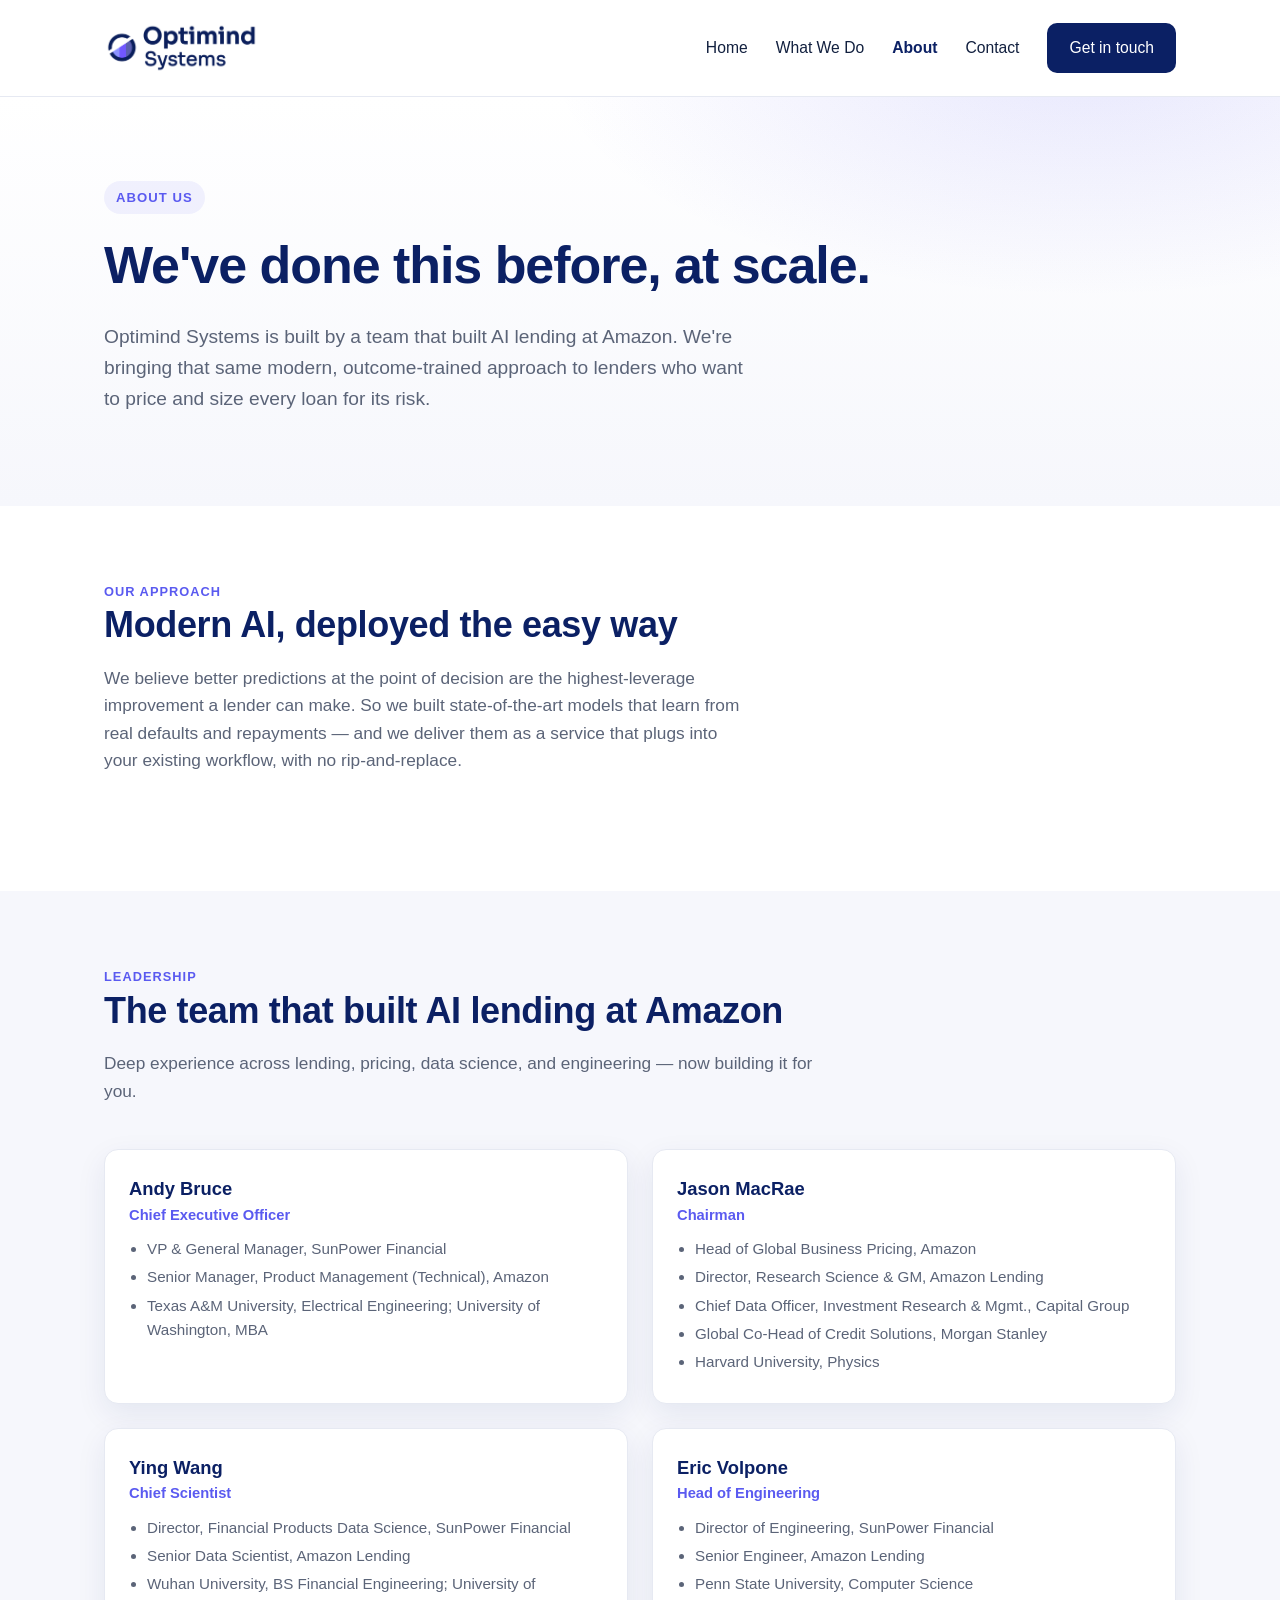
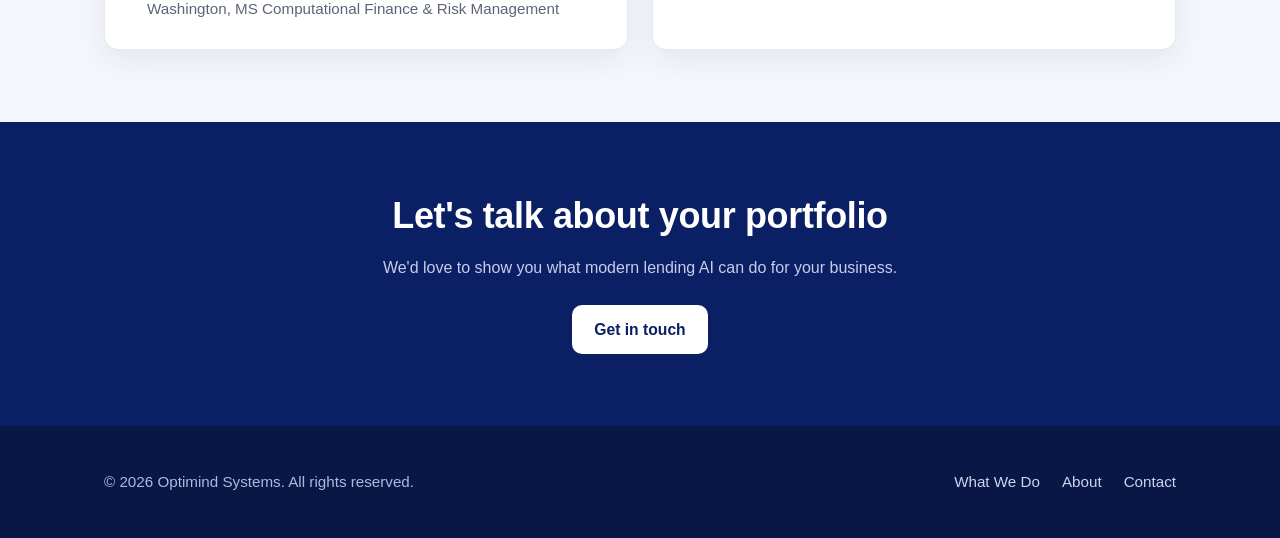
==== about.html @ cde962f9 "Add files via upload" ====
<!DOCTYPE html>
<html lang="en">
<head>
  <meta charset="UTF-8" />
  <meta name="viewport" content="width=device-width, initial-scale=1.0" />
  <title>About — Optimind Systems</title>
  <meta name="description" content="Optimind Systems is built by the team that built AI lending at Amazon — now bringing modern, outcome-trained AI to lenders everywhere." />
  <link rel="icon" type="image/png" href="assets/logo.png" />
  <link rel="stylesheet" href="styles.css" />
</head>
<body>
  <header class="site-header">
    <div class="container nav">
      <a class="brand" href="index.html"><img src="assets/logo-wide.png" alt="Optimind Systems" /></a>
      <nav class="nav-links">
        <a href="index.html">Home</a>
        <a href="services.html">What We Do</a>
        <a href="about.html" class="active">About</a>
        <a href="contact.html">Contact</a>
        <a href="contact.html" class="btn btn-primary">Get in touch</a>
      </nav>
    </div>
  </header>

  <main>
    <section class="hero">
      <div class="container">
        <span class="eyebrow">About us</span>
        <h1>We've done this before, at scale.</h1>
        <p class="lead">Optimind Systems is built by a team that built AI lending at Amazon. We're bringing that same modern, outcome-trained approach to lenders who want to price and size every loan for its risk.</p>
      </div>
    </section>

    <section>
      <div class="container">
        <div class="section-head lead-narrow">
          <span class="eyebrow">Our approach</span>
          <h2>Modern AI, deployed the easy way</h2>
          <p>We believe better predictions at the point of decision are the highest-leverage improvement a lender can make. So we built state-of-the-art models that learn from real defaults and repayments — and we deliver them as a service that plugs into your existing workflow, with no rip-and-replace.</p>
        </div>
      </div>
    </section>

    <section class="section-soft">
      <div class="container">
        <div class="section-head">
          <span class="eyebrow">Leadership</span>
          <h2>The team that built AI lending at Amazon</h2>
          <p>Deep experience across lending, pricing, data science, and engineering — now building it for you.</p>
        </div>
        <div class="team">
          <div class="member">
            <div class="name">Andy Bruce</div>
            <div class="role">Chief Executive Officer</div>
            <ul>
              <li>VP &amp; General Manager, SunPower Financial</li>
              <li>Senior Manager, Product Management (Technical), Amazon</li>
              <li>Texas A&amp;M University, Electrical Engineering; University of Washington, MBA</li>
            </ul>
          </div>
          <div class="member">
            <div class="name">Jason MacRae</div>
            <div class="role">Chairman</div>
            <ul>
              <li>Head of Global Business Pricing, Amazon</li>
              <li>Director, Research Science &amp; GM, Amazon Lending</li>
              <li>Chief Data Officer, Investment Research &amp; Mgmt., Capital Group</li>
              <li>Global Co-Head of Credit Solutions, Morgan Stanley</li>
              <li>Harvard University, Physics</li>
            </ul>
          </div>
          <div class="member">
            <div class="name">Ying Wang</div>
            <div class="role">Chief Scientist</div>
            <ul>
              <li>Director, Financial Products Data Science, SunPower Financial</li>
              <li>Senior Data Scientist, Amazon Lending</li>
              <li>Wuhan University, BS Financial Engineering; University of Washington, MS Computational Finance &amp; Risk Management</li>
            </ul>
          </div>
          <div class="member">
            <div class="name">Eric Volpone</div>
            <div class="role">Head of Engineering</div>
            <ul>
              <li>Director of Engineering, SunPower Financial</li>
              <li>Senior Engineer, Amazon Lending</li>
              <li>Penn State University, Computer Science</li>
            </ul>
          </div>
        </div>
      </div>
    </section>

    <section class="section-navy cta-band">
      <div class="container">
        <h2>Let's talk about your portfolio</h2>
        <p>We'd love to show you what modern lending AI can do for your business.</p>
        <a href="contact.html" class="btn btn-primary" style="background:#fff;color:var(--navy);">Get in touch</a>
      </div>
    </section>
  </main>

  <footer class="site-footer">
    <div class="container footer-row">
      <div>© 2026 Optimind Systems. All rights reserved.</div>
      <div class="footer-links">
        <a href="services.html">What We Do</a>
        <a href="about.html">About</a>
        <a href="contact.html">Contact</a>
      </div>
    </div>
  </footer>
</body>
</html>
---- styles.css ----
/* Optimind Systems — shared styles */
:root {
  --navy: #0b2064;
  --navy-deep: #081745;
  --accent: #5a5af0;
  --accent-2: #7c7cf7;
  --ink: #12203f;
  --muted: #5b6478;
  --line: #e6e9f2;
  --bg: #ffffff;
  --bg-soft: #f6f7fc;
  --radius: 14px;
  --shadow: 0 10px 30px rgba(11, 32, 100, 0.08);
  --maxw: 1120px;
}

* { box-sizing: border-box; }

html { scroll-behavior: smooth; }

body {
  margin: 0;
  font-family: -apple-system, BlinkMacSystemFont, "Segoe UI", Roboto, Helvetica, Arial, sans-serif;
  color: var(--ink);
  background: var(--bg);
  line-height: 1.6;
  -webkit-font-smoothing: antialiased;
}

.container {
  width: 100%;
  max-width: var(--maxw);
  margin: 0 auto;
  padding: 0 24px;
}

a { color: var(--accent); text-decoration: none; }
a:hover { text-decoration: underline; }

h1, h2, h3 { color: var(--navy); line-height: 1.2; margin: 0 0 0.5em; }
h1 { font-size: clamp(2rem, 5vw, 3.25rem); letter-spacing: -0.02em; }
h2 { font-size: clamp(1.6rem, 3.5vw, 2.25rem); letter-spacing: -0.01em; }
h3 { font-size: 1.2rem; }
p { margin: 0 0 1em; }

/* ---------- Header ---------- */
.site-header {
  position: sticky;
  top: 0;
  z-index: 50;
  background: rgba(255, 255, 255, 0.9);
  backdrop-filter: saturate(180%) blur(10px);
  border-bottom: 1px solid var(--line);
}
.nav {
  display: flex;
  align-items: center;
  justify-content: space-between;
  height: 96px;
}
.nav .brand img { height: 52px; display: block; }
.nav-links { display: flex; gap: 28px; align-items: center; }
.nav-links a {
  color: var(--ink);
  font-weight: 500;
  font-size: 0.98rem;
}
.nav-links a:hover { color: var(--accent); text-decoration: none; }
.nav-links a.active { color: var(--navy); font-weight: 600; }
.nav-links a.btn-primary { color: #fff; }
.nav-links a.btn-primary:hover { color: #fff; text-decoration: none; }

.btn {
  display: inline-block;
  padding: 12px 22px;
  border-radius: 10px;
  font-weight: 600;
  font-size: 0.98rem;
  transition: transform 0.06s ease, box-shadow 0.2s ease, background 0.2s ease;
}
.btn-primary {
  background: var(--navy);
  color: #fff;
}
.btn-primary:hover { background: var(--navy-deep); text-decoration: none; box-shadow: var(--shadow); }
.btn-ghost {
  background: transparent;
  color: var(--navy);
  border: 1px solid var(--line);
}
.btn-ghost:hover { border-color: var(--accent); color: var(--accent); text-decoration: none; }

.nav-toggle { display: none; }

/* ---------- Hero ---------- */
.hero {
  background:
    radial-gradient(900px 400px at 85% -10%, rgba(90, 90, 240, 0.14), transparent 60%),
    linear-gradient(180deg, #fff 0%, var(--bg-soft) 100%);
  padding: 84px 0 72px;
}
.hero .eyebrow {
  display: inline-block;
  font-size: 0.82rem;
  font-weight: 700;
  letter-spacing: 0.08em;
  text-transform: uppercase;
  color: var(--accent);
  background: rgba(90, 90, 240, 0.08);
  padding: 6px 12px;
  border-radius: 999px;
  margin-bottom: 20px;
}
.hero p.lead {
  font-size: 1.2rem;
  color: var(--muted);
  max-width: 640px;
}
.hero-cta { display: flex; gap: 14px; flex-wrap: wrap; margin-top: 28px; }

/* ---------- Sections ---------- */
section { padding: 72px 0; }
.section-soft { background: var(--bg-soft); }
.section-navy { background: var(--navy); color: #dfe4f5; }
.section-navy h2, .section-navy h3 { color: #fff; }

.section-head { max-width: 720px; margin-bottom: 44px; }
.section-head .eyebrow {
  font-size: 0.8rem; font-weight: 700; letter-spacing: 0.08em;
  text-transform: uppercase; color: var(--accent);
}
.section-head p { color: var(--muted); font-size: 1.08rem; }

/* ---------- Grid + cards ---------- */
.grid { display: grid; gap: 24px; }
.grid-2 { grid-template-columns: repeat(2, 1fr); }
.grid-3 { grid-template-columns: repeat(3, 1fr); }
.grid-4 { grid-template-columns: repeat(4, 1fr); }

.card {
  background: #fff;
  border: 1px solid var(--line);
  border-radius: var(--radius);
  padding: 28px;
  box-shadow: var(--shadow);
}
.card h3 { margin-bottom: 8px; }
.card p { color: var(--muted); margin: 0; }

.icon {
  width: 46px; height: 46px;
  border-radius: 12px;
  display: grid; place-items: center;
  background: rgba(90, 90, 240, 0.1);
  color: var(--accent);
  font-size: 1.3rem; font-weight: 700;
  margin-bottom: 16px;
}

/* stat callouts */
.stats { display: grid; grid-template-columns: repeat(3, 1fr); gap: 24px; }
.stat .num {
  font-size: clamp(2.2rem, 5vw, 3rem);
  font-weight: 800;
  color: #fff;
  letter-spacing: -0.02em;
  line-height: 1;
}
.section-navy .stat .label { color: #aeb8e0; font-size: 0.95rem; }

/* team */
.team { display: grid; grid-template-columns: repeat(2, 1fr); gap: 24px; }
.member { background:#fff; border:1px solid var(--line); border-radius: var(--radius); padding: 24px; box-shadow: var(--shadow); }
.member .name { font-weight: 700; color: var(--navy); font-size: 1.15rem; }
.member .role { color: var(--accent); font-weight: 600; font-size: 0.92rem; margin-bottom: 10px; }
.member ul { margin: 0; padding-left: 18px; color: var(--muted); font-size: 0.95rem; }
.member ul li { margin-bottom: 4px; }

/* steps */
.steps { display: grid; grid-template-columns: repeat(3, 1fr); gap: 24px; counter-reset: step; }
.step { position: relative; padding-top: 8px; }
.step .n {
  width: 40px; height: 40px; border-radius: 50%;
  background: var(--navy); color: #fff; font-weight: 700;
  display: grid; place-items: center; margin-bottom: 14px;
}

/* CTA band */
.cta-band { text-align: center; }
.cta-band h2 { color: #fff; }
.cta-band p { color: #c7cdeb; max-width: 560px; margin: 0 auto 24px; }

/* ---------- Footer ---------- */
.site-footer {
  background: var(--navy-deep);
  color: #aeb8e0;
  padding: 44px 0;
  font-size: 0.95rem;
}
.footer-row { display: flex; justify-content: space-between; align-items: center; gap: 20px; flex-wrap: wrap; }
.site-footer a { color: #cdd4f0; }
.footer-links { display: flex; gap: 22px; }

/* utilities */
.center { text-align: center; }
.mt-0 { margin-top: 0; }
.lead-narrow { max-width: 640px; }

/* ---------- Proof / stat band (light) ---------- */
.proof-band { border-top: 1px solid var(--line); border-bottom: 1px solid var(--line); background: #fff; padding: 40px 0; }
.proof-grid { display: grid; grid-template-columns: repeat(3, 1fr); gap: 24px; }
.proof .num {
  font-size: clamp(1.9rem, 4vw, 2.6rem);
  font-weight: 800; color: var(--navy); letter-spacing: -0.02em; line-height: 1.05;
}
.proof .num .accent { color: var(--accent); }
.proof .label { color: var(--muted); font-size: 0.98rem; margin-top: 6px; }
.proof-note { color: var(--muted); font-size: 0.85rem; margin-top: 22px; }
.proof-divider { width: 1px; background: var(--line); }

/* ---------- Before / after comparison ---------- */
.compare { display: grid; grid-template-columns: 1fr 1fr; gap: 20px; }
.compare .col {
  border: 1px solid var(--line); border-radius: var(--radius); padding: 26px; background: #fff;
}
.compare .col.after { border-color: rgba(90,90,240,0.35); box-shadow: var(--shadow); }
.compare .tag {
  font-size: 0.78rem; font-weight: 700; letter-spacing: 0.06em; text-transform: uppercase;
  color: var(--muted); margin-bottom: 12px;
}
.compare .col.after .tag { color: var(--accent); }
.compare .big { font-size: 2rem; font-weight: 800; color: var(--navy); letter-spacing: -0.02em; }
.compare .col.after .big { color: var(--accent); }
.compare .desc { color: var(--muted); font-size: 0.95rem; margin: 6px 0 0; }
.case-metrics { display: grid; grid-template-columns: repeat(3, 1fr); gap: 24px; margin-top: 28px; }
.case-metric .m-num { font-size: clamp(1.8rem, 4vw, 2.4rem); font-weight: 800; color: var(--navy); letter-spacing: -0.02em; }
.case-metric .m-num .accent { color: var(--accent); }
.case-metric .m-label { color: var(--muted); font-size: 0.92rem; margin-top: 4px; }

/* ---------- Trust list ---------- */
.trust-item { display: flex; gap: 14px; align-items: flex-start; }
.trust-item .check {
  flex: 0 0 auto; width: 28px; height: 28px; border-radius: 8px;
  background: rgba(90,90,240,0.1); color: var(--accent);
  display: grid; place-items: center; font-weight: 700; font-size: 0.9rem; margin-top: 2px;
}
.trust-item h3 { font-size: 1.05rem; margin: 0 0 4px; }
.trust-item p { margin: 0; color: var(--muted); font-size: 0.95rem; }

/* ---------- Responsive ---------- */
@media (max-width: 900px) {
  .grid-3, .grid-4, .steps, .stats, .case-metrics { grid-template-columns: repeat(2, 1fr); }
  .team { grid-template-columns: 1fr; }
}
@media (max-width: 640px) {
  .nav-links { display: none; }
  .grid-2, .grid-3, .grid-4, .steps, .stats,
  .proof-grid, .compare, .case-metrics { grid-template-columns: 1fr; }
  section { padding: 52px 0; }
  .hero { padding: 60px 0 48px; }
}
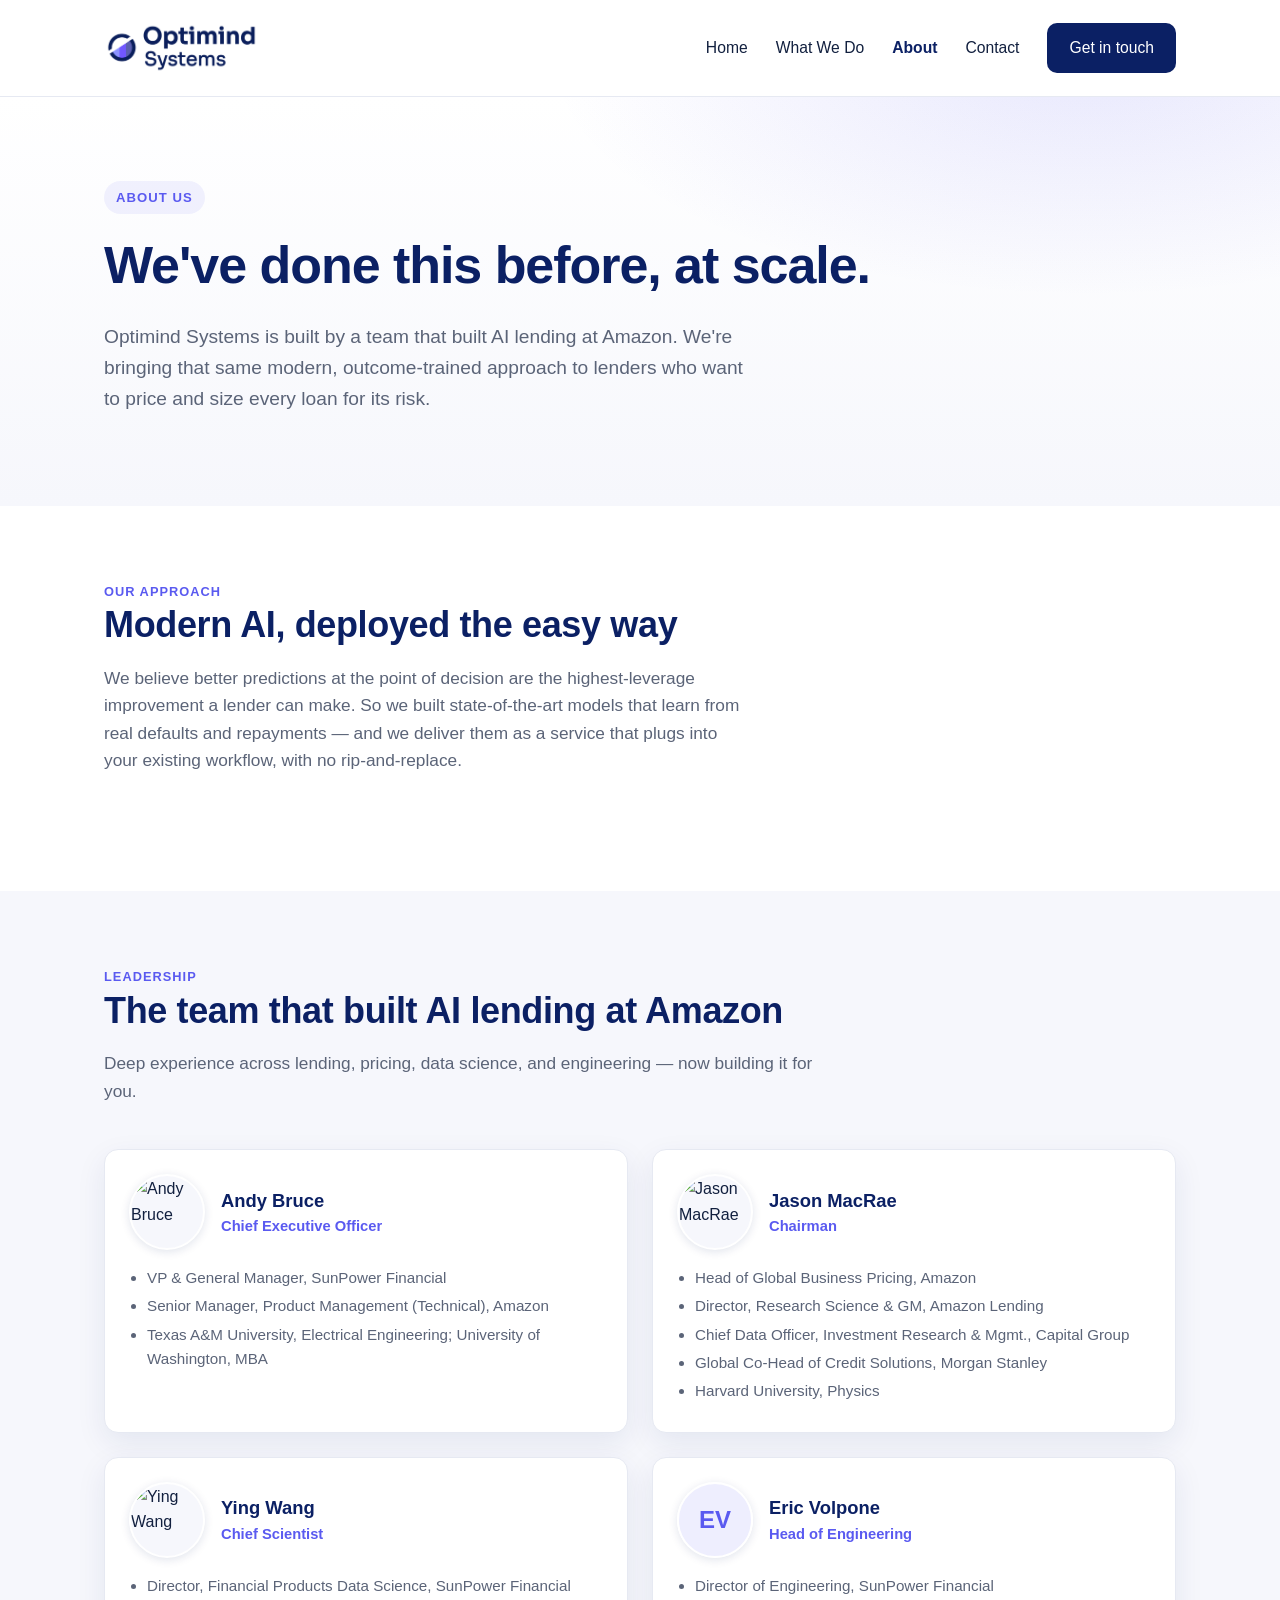
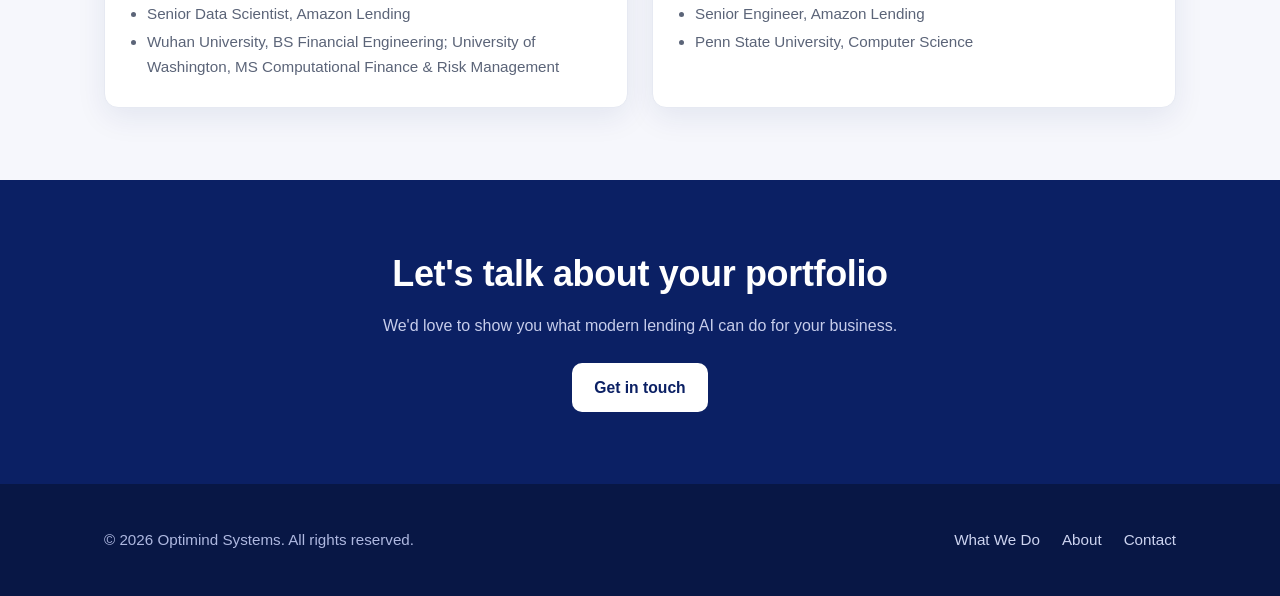
==== commit 3b28f8c0: "Add files via upload" ====
--- a/about.html
+++ b/about.html
@@ -50,8 +50,13 @@
         </div>
         <div class="team">
           <div class="member">
-            <div class="name">Andy Bruce</div>
-            <div class="role">Chief Executive Officer</div>
+            <div class="member-head">
+              <img class="member-photo" src="assets/andy.jpg" alt="Andy Bruce" />
+              <div>
+                <div class="name">Andy Bruce</div>
+                <div class="role">Chief Executive Officer</div>
+              </div>
+            </div>
             <ul>
               <li>VP &amp; General Manager, SunPower Financial</li>
               <li>Senior Manager, Product Management (Technical), Amazon</li>
@@ -59,8 +64,13 @@
             </ul>
           </div>
           <div class="member">
-            <div class="name">Jason MacRae</div>
-            <div class="role">Chairman</div>
+            <div class="member-head">
+              <img class="member-photo" src="assets/jason.jpg" alt="Jason MacRae" />
+              <div>
+                <div class="name">Jason MacRae</div>
+                <div class="role">Chairman</div>
+              </div>
+            </div>
             <ul>
               <li>Head of Global Business Pricing, Amazon</li>
               <li>Director, Research Science &amp; GM, Amazon Lending</li>
@@ -70,8 +80,13 @@
             </ul>
           </div>
           <div class="member">
-            <div class="name">Ying Wang</div>
-            <div class="role">Chief Scientist</div>
+            <div class="member-head">
+              <img class="member-photo" src="assets/ying.jpg" alt="Ying Wang" />
+              <div>
+                <div class="name">Ying Wang</div>
+                <div class="role">Chief Scientist</div>
+              </div>
+            </div>
             <ul>
               <li>Director, Financial Products Data Science, SunPower Financial</li>
               <li>Senior Data Scientist, Amazon Lending</li>
@@ -79,8 +94,13 @@
             </ul>
           </div>
           <div class="member">
-            <div class="name">Eric Volpone</div>
-            <div class="role">Head of Engineering</div>
+            <div class="member-head">
+              <div class="member-photo placeholder" aria-label="Eric Volpone">EV</div>
+              <div>
+                <div class="name">Eric Volpone</div>
+                <div class="role">Head of Engineering</div>
+              </div>
+            </div>
             <ul>
               <li>Director of Engineering, SunPower Financial</li>
               <li>Senior Engineer, Amazon Lending</li>
--- a/styles.css
+++ b/styles.css
@@ -99,6 +99,7 @@
     linear-gradient(180deg, #fff 0%, var(--bg-soft) 100%);
   padding: 84px 0 72px;
 }
+.eyebrow .lc { text-transform: lowercase; }
 .hero .eyebrow {
   display: inline-block;
   font-size: 0.82rem;
@@ -171,8 +172,18 @@
 /* team */
 .team { display: grid; grid-template-columns: repeat(2, 1fr); gap: 24px; }
 .member { background:#fff; border:1px solid var(--line); border-radius: var(--radius); padding: 24px; box-shadow: var(--shadow); }
+.member-head { display: flex; align-items: center; gap: 16px; margin-bottom: 16px; }
+.member-photo {
+  width: 76px; height: 76px; border-radius: 50%; object-fit: cover;
+  flex: 0 0 auto; background: var(--bg-soft); border: 2px solid #fff;
+  box-shadow: 0 2px 10px rgba(11,32,100,0.12);
+}
+.member-photo.placeholder {
+  display: grid; place-items: center; color: var(--accent);
+  background: rgba(90,90,240,0.1); font-weight: 700; font-size: 1.5rem;
+}
 .member .name { font-weight: 700; color: var(--navy); font-size: 1.15rem; }
-.member .role { color: var(--accent); font-weight: 600; font-size: 0.92rem; margin-bottom: 10px; }
+.member .role { color: var(--accent); font-weight: 600; font-size: 0.92rem; }
 .member ul { margin: 0; padding-left: 18px; color: var(--muted); font-size: 0.95rem; }
 .member ul li { margin-bottom: 4px; }
 
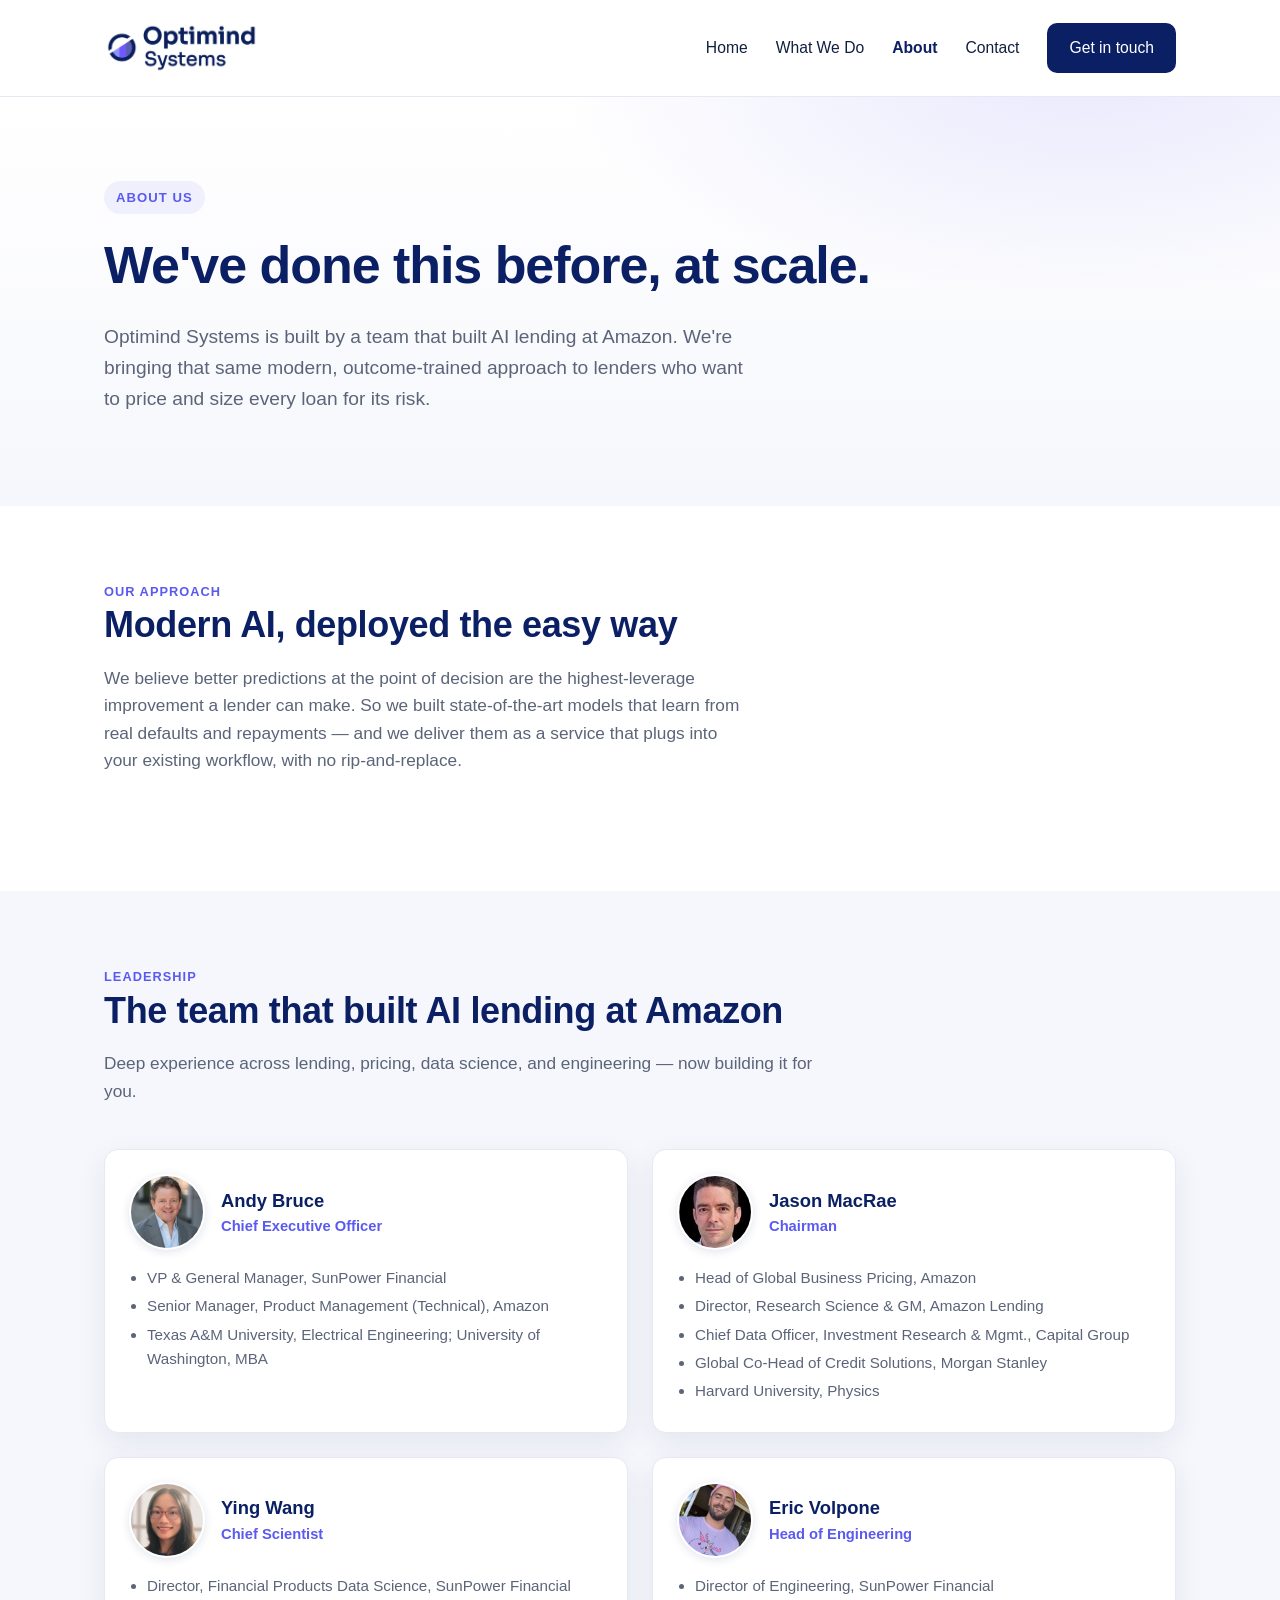
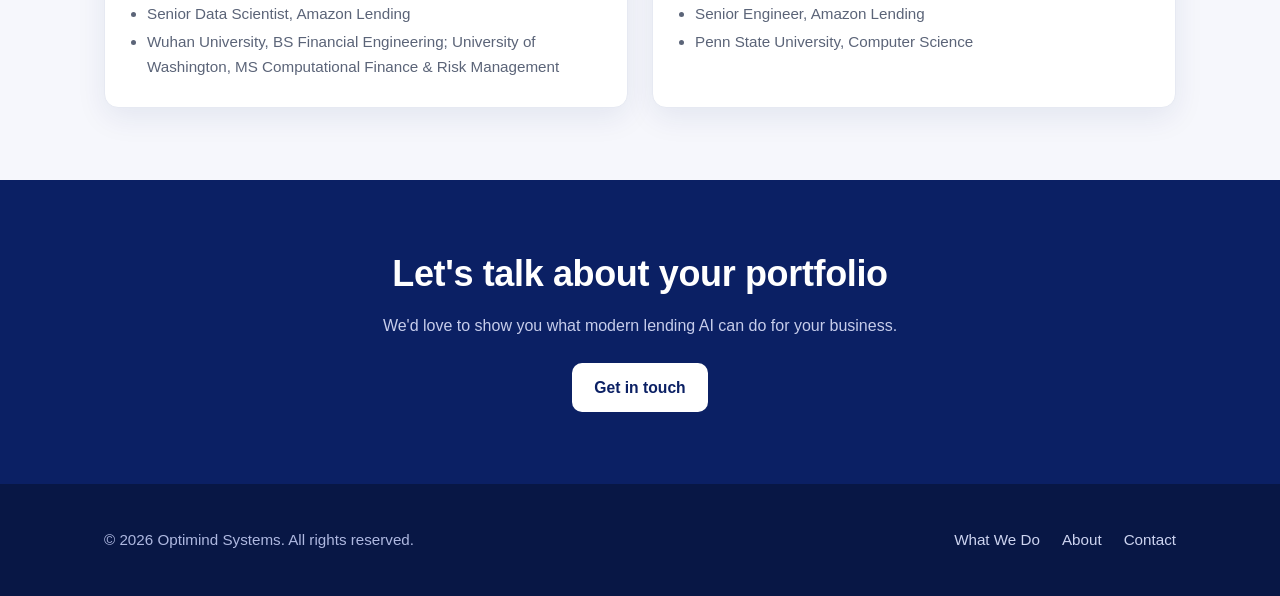
==== commit 716a5c28: "Add files via upload adding placeholder Eric headshot" ====
--- a/about.html
+++ b/about.html
@@ -95,7 +95,7 @@
           </div>
           <div class="member">
             <div class="member-head">
-              <div class="member-photo placeholder" aria-label="Eric Volpone">EV</div>
+              <img class="member-photo" src="assets/eric.jpg" alt="Eric Volpone" />
               <div>
                 <div class="name">Eric Volpone</div>
                 <div class="role">Head of Engineering</div>
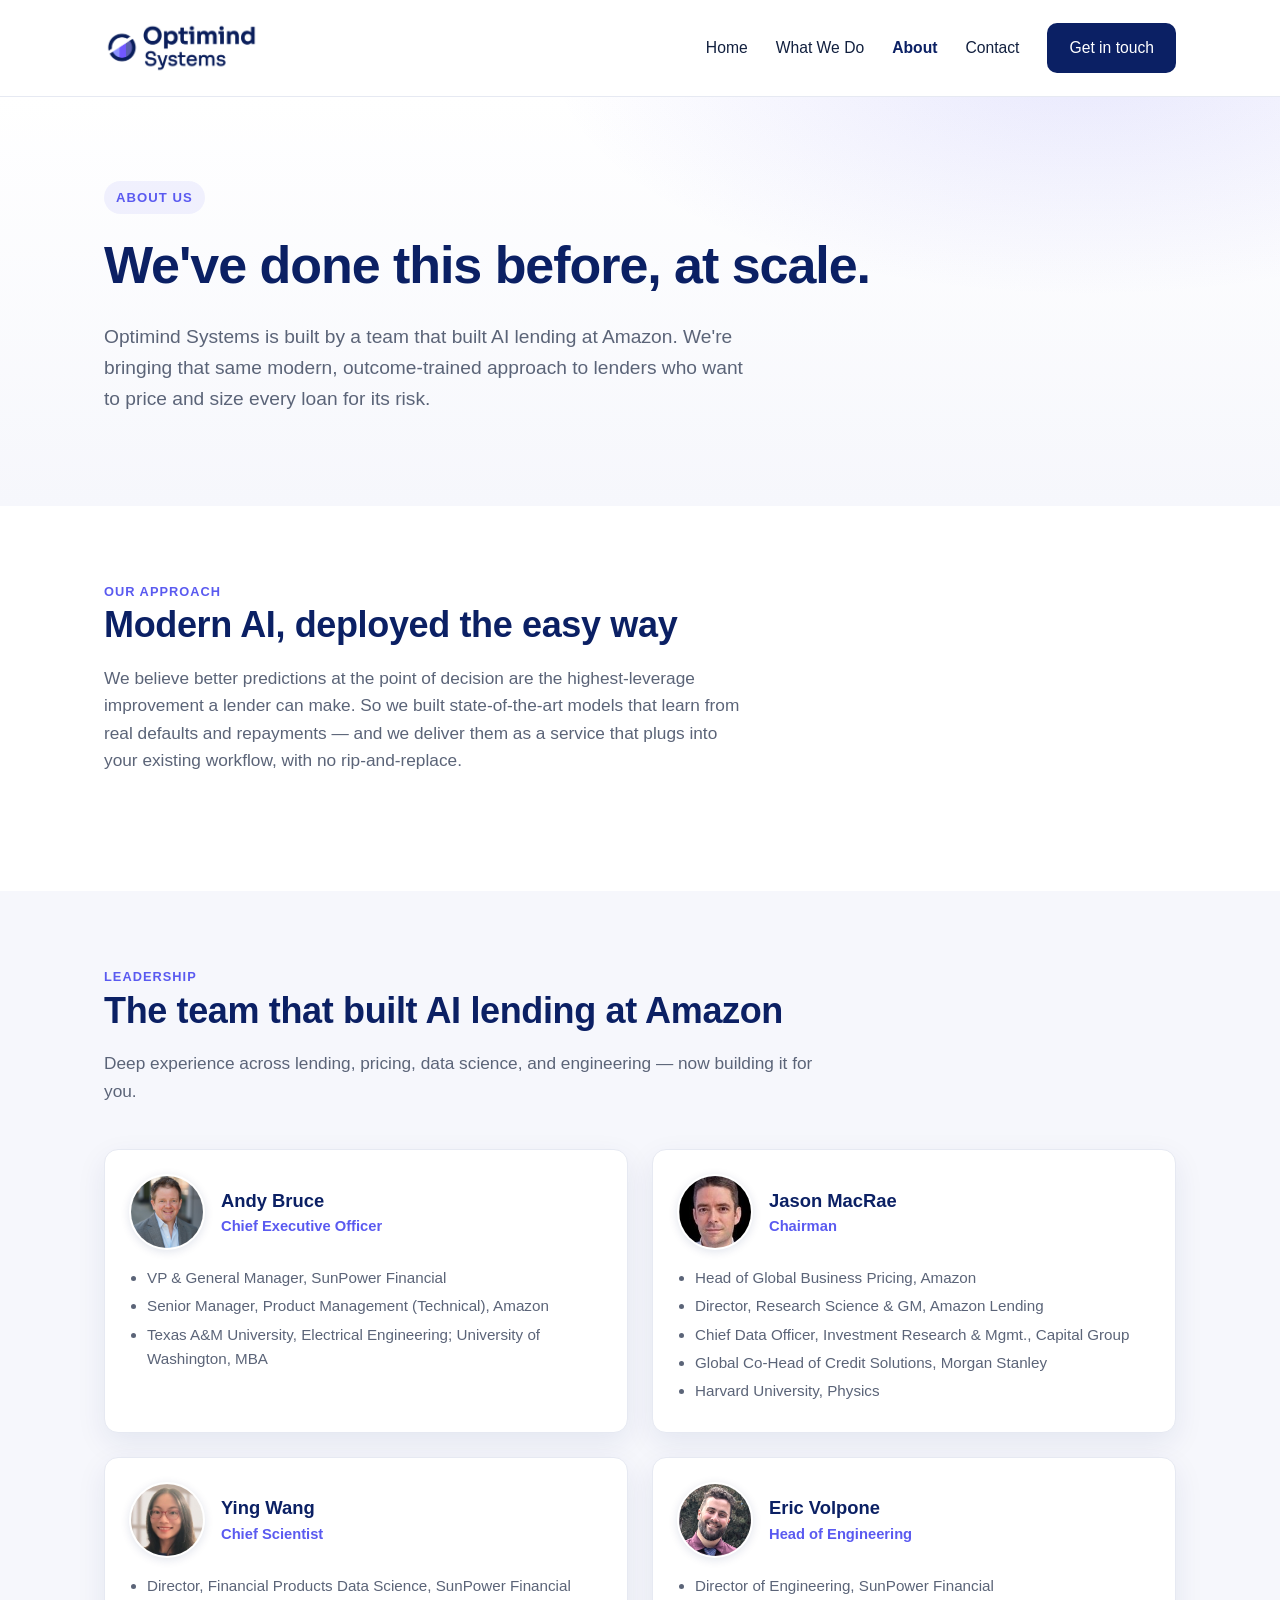
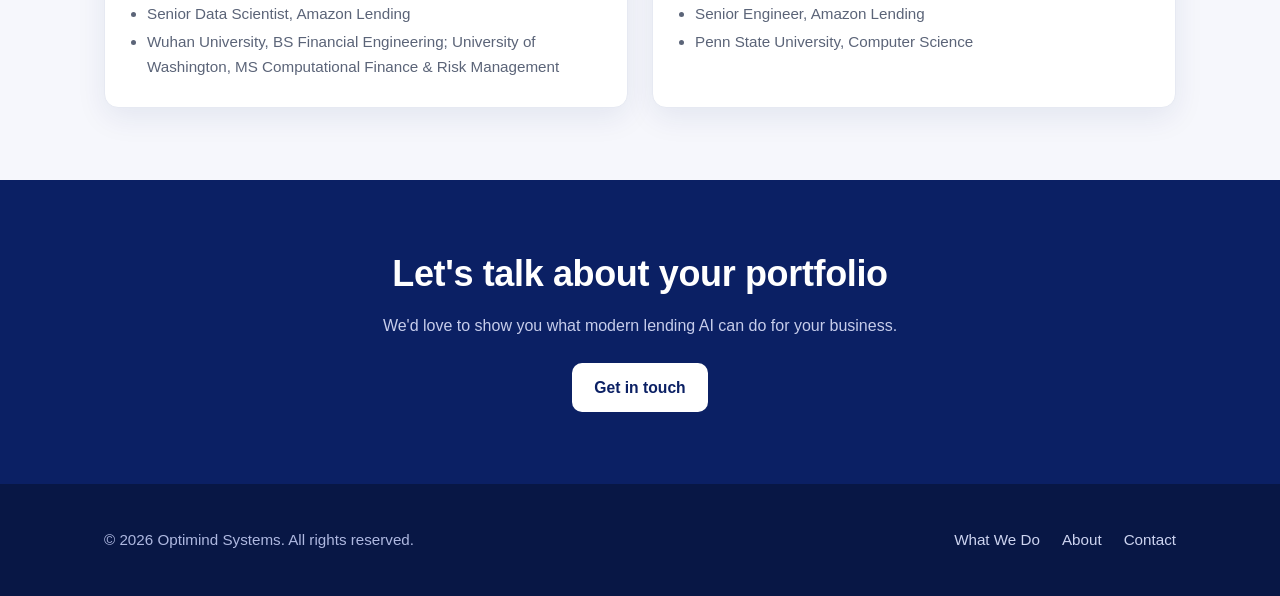
==== commit 5af88310: "Update Eric Image Ref" ====
--- a/about.html
+++ b/about.html
@@ -95,7 +95,7 @@
           </div>
           <div class="member">
             <div class="member-head">
-              <img class="member-photo" src="assets/eric.jpg" alt="Eric Volpone" />
+              <img class="member-photo" src="assets/eric.jpeg" alt="Eric Volpone" />
               <div>
                 <div class="name">Eric Volpone</div>
                 <div class="role">Head of Engineering</div>
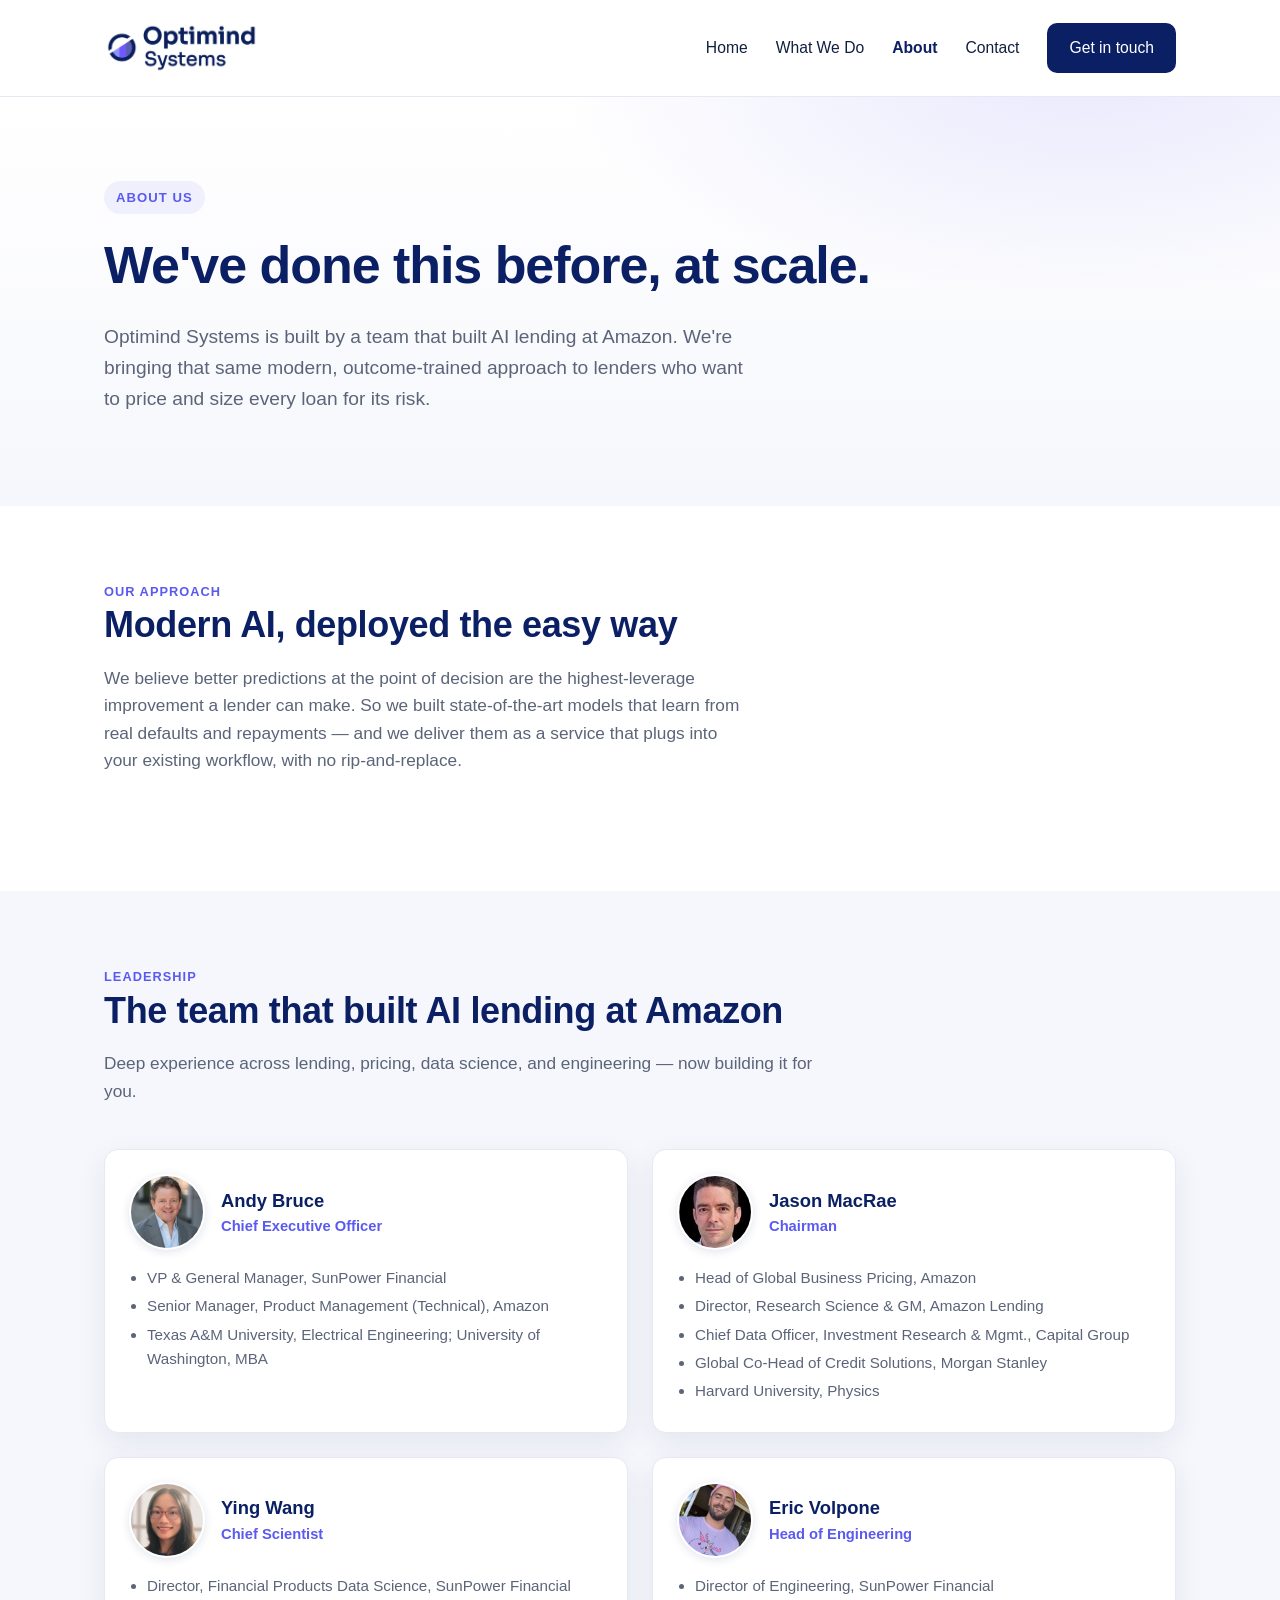
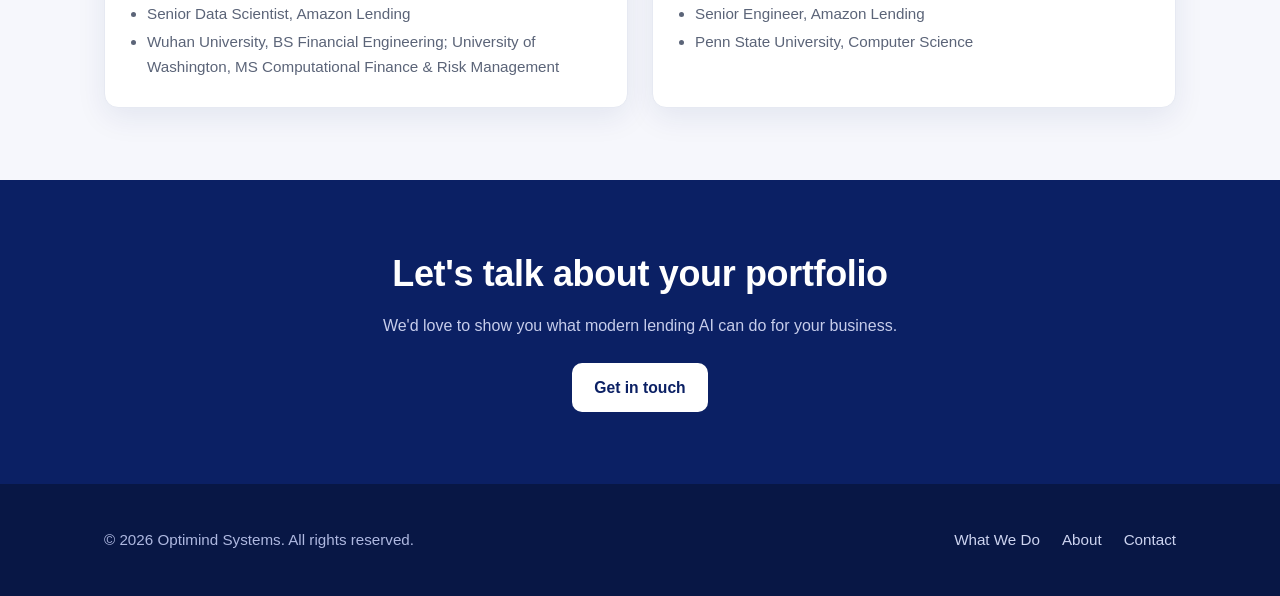
==== commit 3f772656: "Add files via upload updating email and years experience." ====
--- a/about.html
+++ b/about.html
@@ -95,7 +95,7 @@
           </div>
           <div class="member">
             <div class="member-head">
-              <img class="member-photo" src="assets/eric.jpeg" alt="Eric Volpone" />
+              <img class="member-photo" src="assets/eric.jpg" alt="Eric Volpone" />
               <div>
                 <div class="name">Eric Volpone</div>
                 <div class="role">Head of Engineering</div>
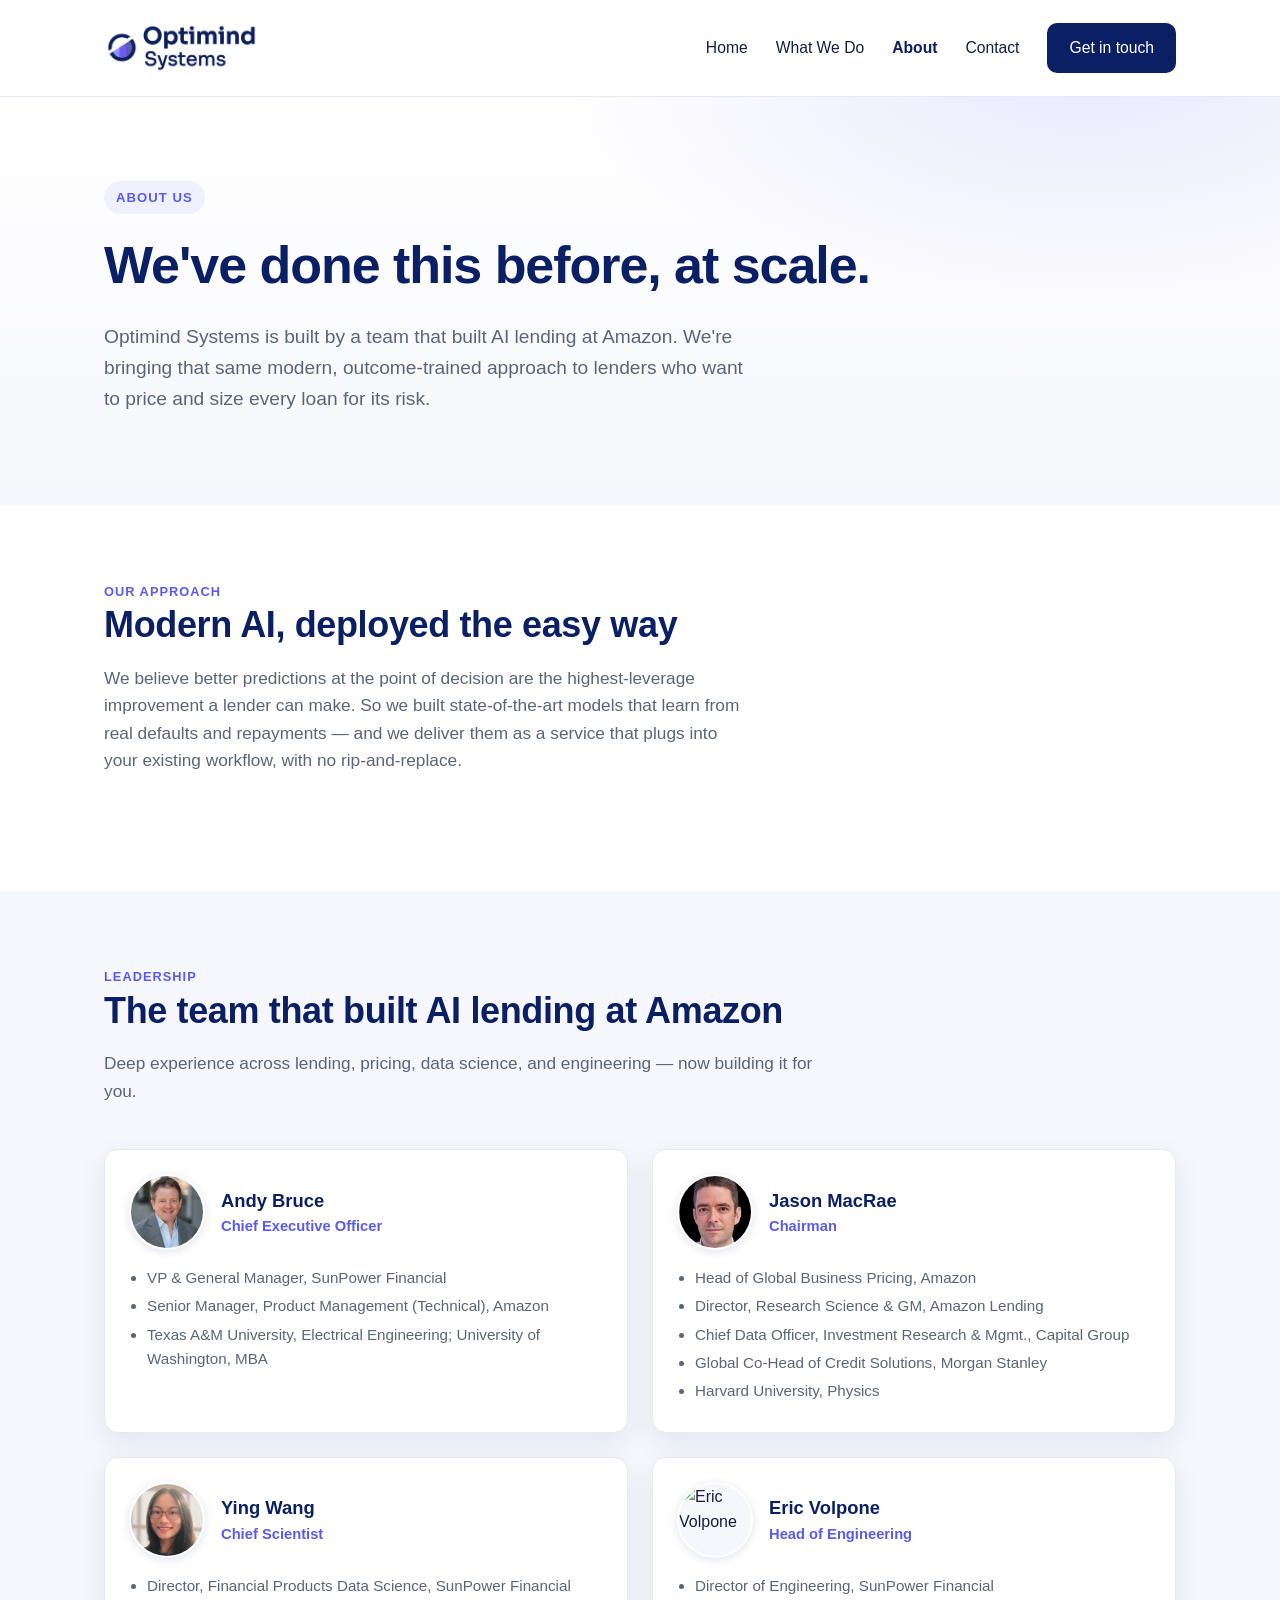
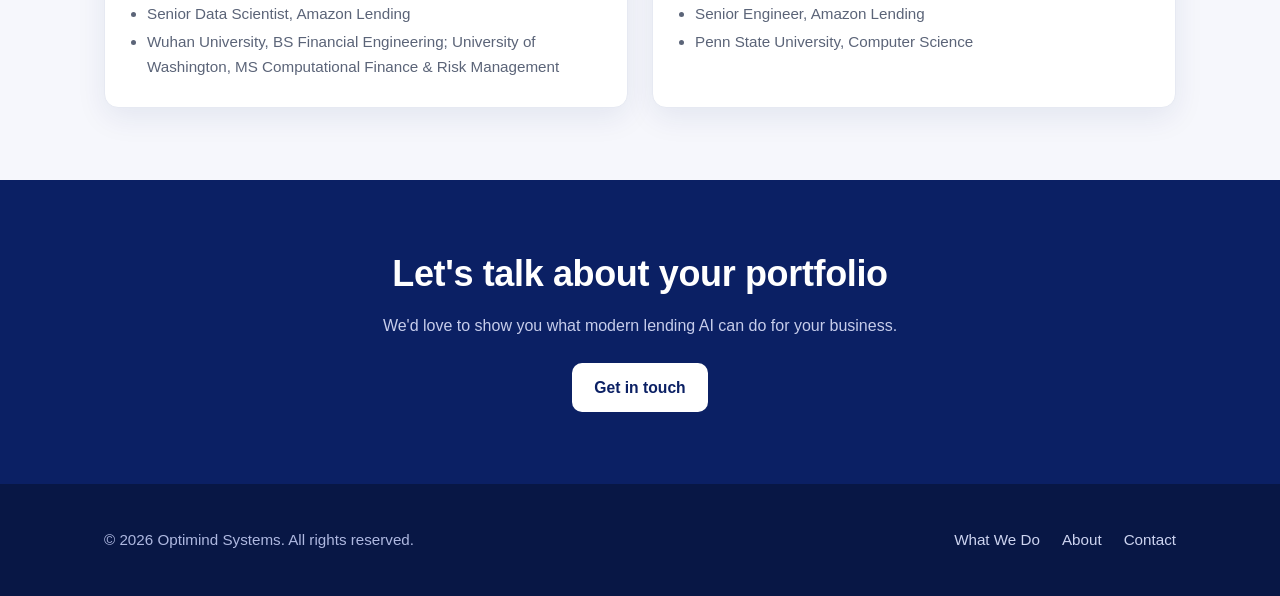
==== commit faaed555: "Update Eric Image Ref" ====
--- a/about.html
+++ b/about.html
@@ -95,7 +95,7 @@
           </div>
           <div class="member">
             <div class="member-head">
-              <img class="member-photo" src="assets/eric.jpg" alt="Eric Volpone" />
+              <img class="member-photo" src="assets/eric.jepg" alt="Eric Volpone" />
               <div>
                 <div class="name">Eric Volpone</div>
                 <div class="role">Head of Engineering</div>
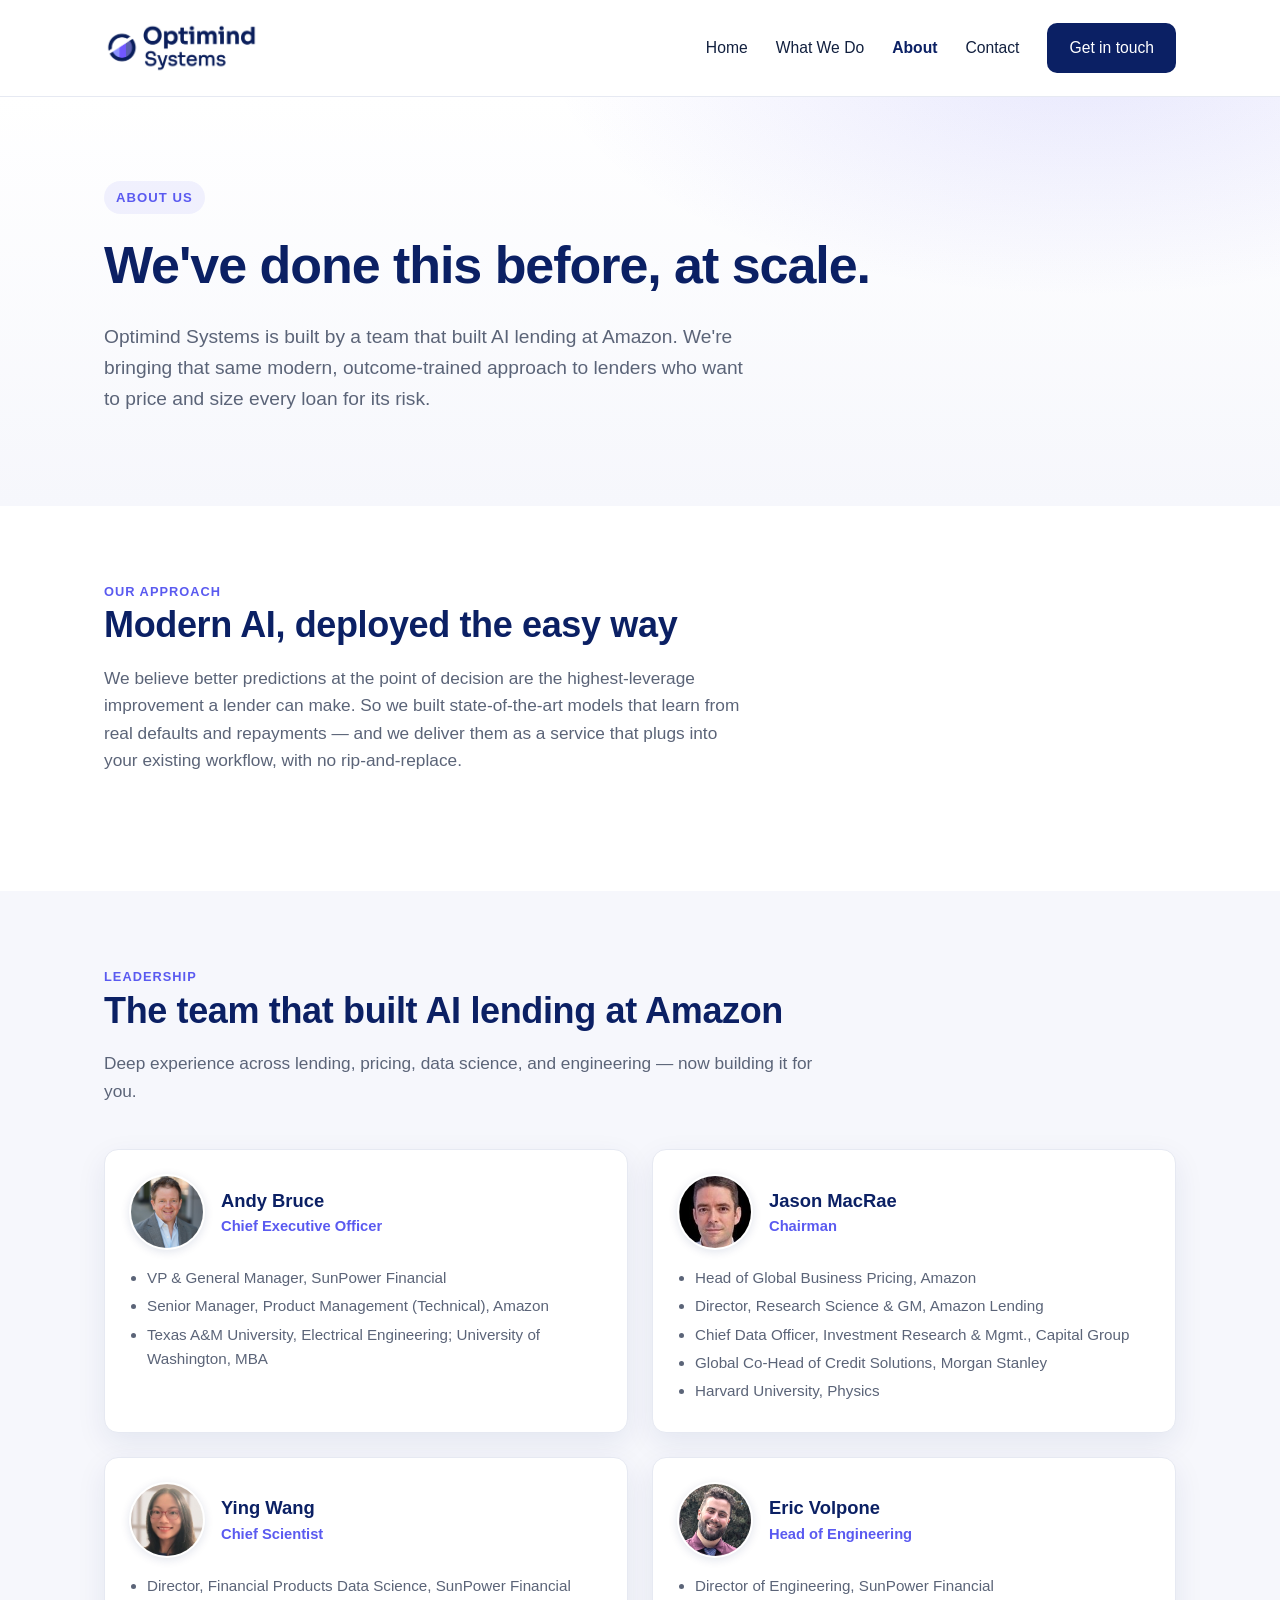
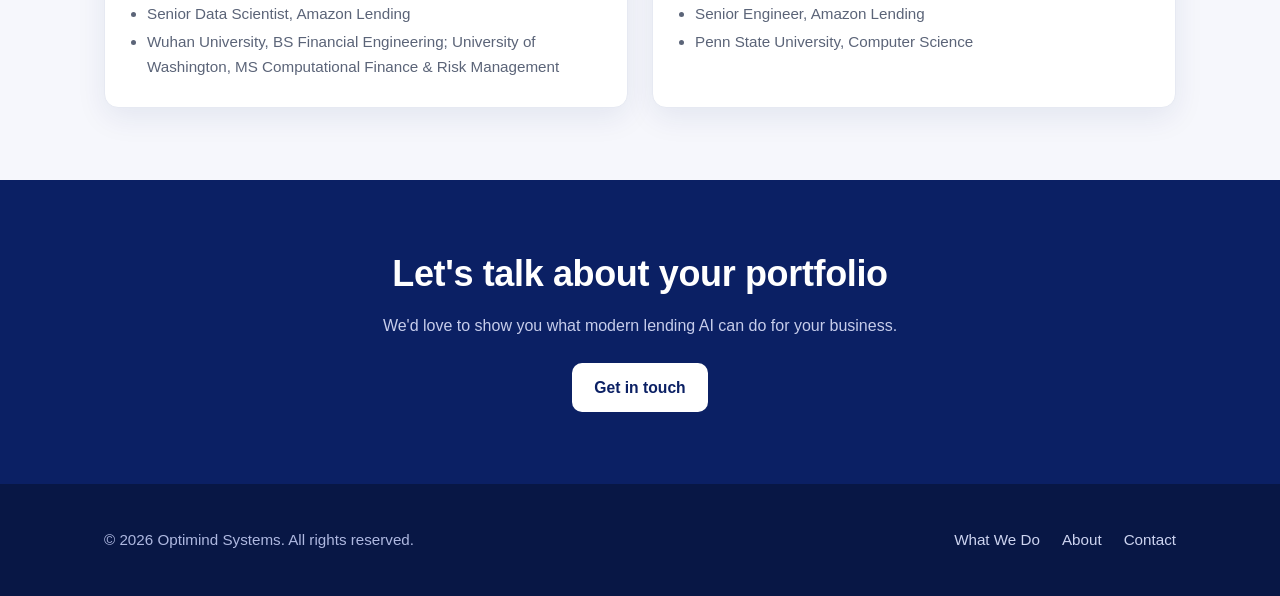
==== commit 73688af9: "Fix jpeg extension" ====
--- a/about.html
+++ b/about.html
@@ -95,7 +95,7 @@
           </div>
           <div class="member">
             <div class="member-head">
-              <img class="member-photo" src="assets/eric.jepg" alt="Eric Volpone" />
+              <img class="member-photo" src="assets/eric.jpeg" alt="Eric Volpone" />
               <div>
                 <div class="name">Eric Volpone</div>
                 <div class="role">Head of Engineering</div>
